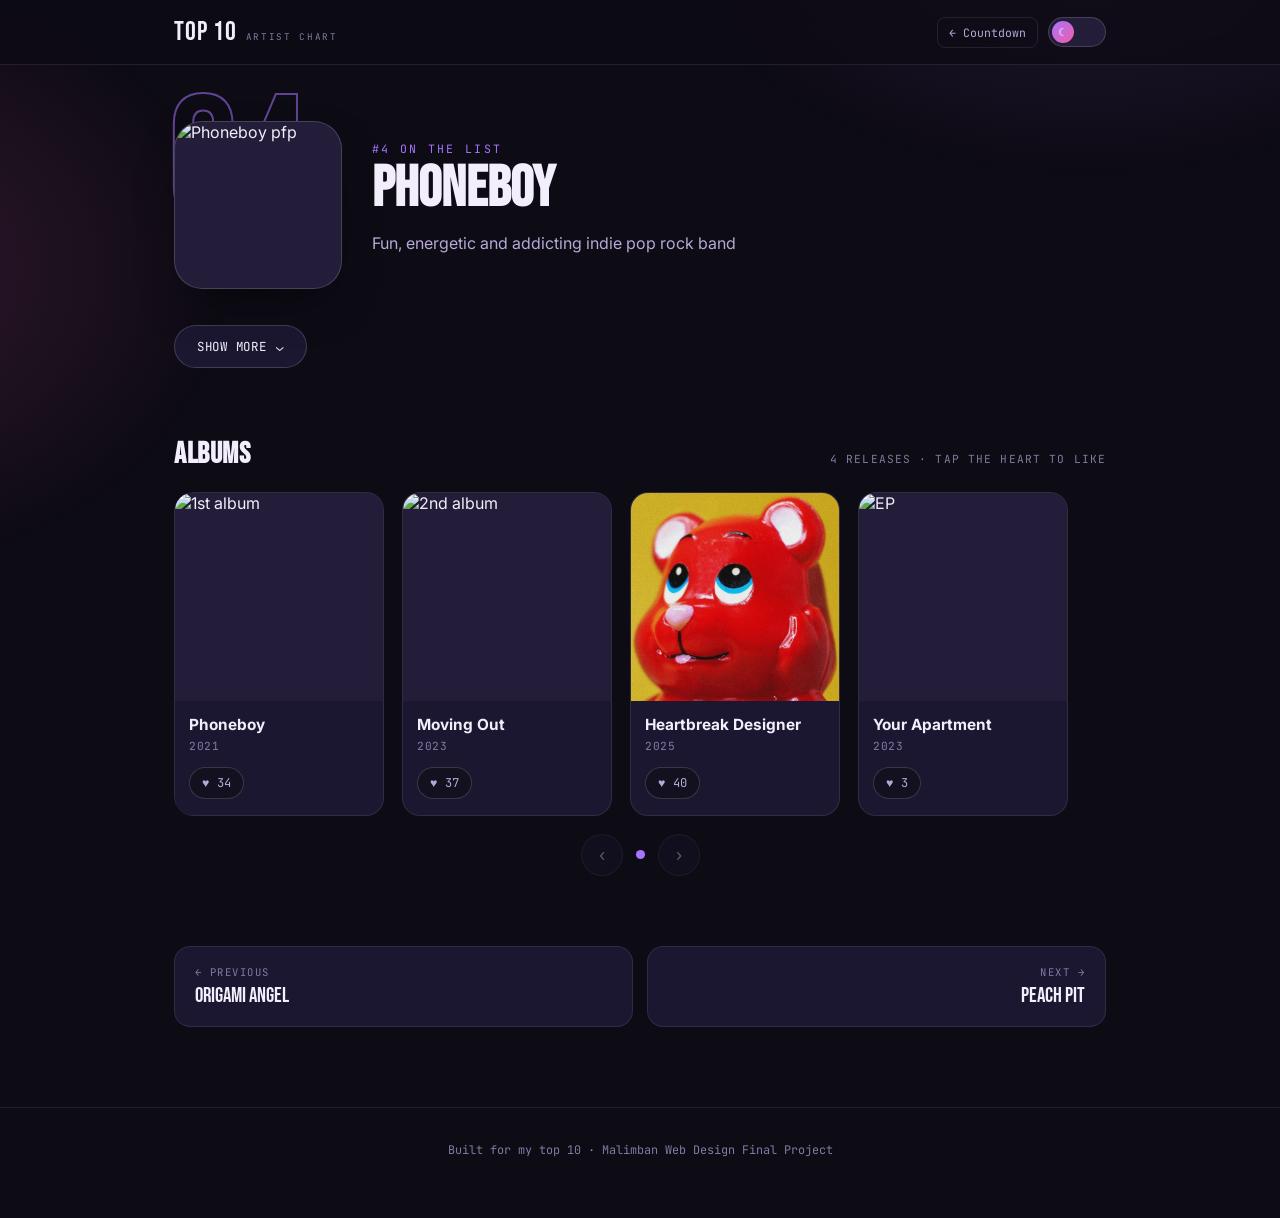
==== artist4.html @ cab998fc "Add files via upload" ====
<!DOCTYPE html>
<html lang="en">
<head>
<meta charset="UTF-8">
  <meta name="viewport" content="width=device-width, initial-scale=1.0">
  <link rel="stylesheet" href="css/style.css">
  <title>#4 Phoneboy &mdash; My Top 10 Artists</title>
</head>
<body>
  <nav class="site-nav">
    <div class="inner">
      <a href="index.html" class="brand">TOP 10<small>Artist Chart</small></a>
      <div class="nav-actions">
        <div class="page-links"><a href="index.html">&larr; Countdown</a></div>
        <button class="theme-toggle" data-theme-toggle type="button" role="switch" aria-checked="false" aria-label="Toggle light and dark theme">
          <span class="knob">&#9788;</span>
        </button>
      </div>
    </div>
  </nav>

  <main class="wrap">
    <header class="artist-hero">
      <div class="giant-rank">04</div>
      <div class="artist-photo-wrap">
        <img src="images/phoneboy pfp.jpg" alt="Phoneboy pfp">
      </div>
      <div class="artist-heading">
        <span class="eyebrow">#4 on the list</span>
        <h1>Phoneboy</h1>
        <p class="tagline">Fun, energetic and addicting indie pop rock band</p>
      </div>
    </header>

    <button class="reveal-btn" data-reveal-btn="detail-4" type="button" aria-expanded="false">
      <span class="label-text">Show more</span><span class="chevron">&#8964;</span>
    </button>

    <div class="detail-panel" id="detail-4">
      <div class="detail-panel-inner">
        <div class="detail-grid">
          <div class="detail-item">
            <span class="label">Genre</span>
            <span class="value">Indie Pop/Rock</span>
          </div>
          <div class="detail-item">
            <span class="label">Favorite song</span>
            <span class="value">Sweater Song</span>
          </div>
          <div class="detail-item">
            <span class="label">Why I Ranked It #4</span>
            <span class="value">I have been listening to Phoneboy ever since their 1st album. Their vibe and atmosphere keeps me coming back. A once sleeper artist now getting the recognition they deserve. Their songs are catchy without feeling repetitive, and every album shows how much they have grown as a band.</span>
          </div>
        </div>
      </div>
    </div>

    <section>
      <div class="section-heading">
        <h2>Albums</h2>
        <span>4 releases &middot; tap the heart to like</span>
      </div>
      <div class="carousel">
        <div class="carousel-viewport">
          <div class="carousel-track">
          <div class="album-card">
            <div class="album-cover">
              <img src="images/phoneboy.jpg" alt="1st album" loading="lazy">
            </div>
            <div class="album-body">
              <span class="album-title">Phoneboy</span>
              <span class="album-year">2021</span>
              <button class="album-like" data-album-id="artist4-album1" data-base-count="34" type="button" aria-pressed="false">
                <span class="heart">&hearts;</span>
                <span class="like-count">34</span>
              </button>
            </div>
          </div>
          <div class="album-card">
            <div class="album-cover">
              <img src="images/moving out.jpg" alt="2nd album" loading="lazy">
            </div>
            <div class="album-body">
              <span class="album-title">Moving Out</span>
              <span class="album-year">2023</span>
              <button class="album-like" data-album-id="artist4-album2" data-base-count="37" type="button" aria-pressed="false">
                <span class="heart">&hearts;</span>
                <span class="like-count">37</span>
              </button>
            </div>
          </div>
          <div class="album-card">
            <div class="album-cover">
              <img src="Images/heartbreak designer.jpg" alt="3rd album" loading="lazy">
            </div>
            <div class="album-body">
              <span class="album-title">Heartbreak Designer</span>
              <span class="album-year">2025</span>
              <button class="album-like" data-album-id="artist4-album3" data-base-count="40" type="button" aria-pressed="false">
                <span class="heart">&hearts;</span>
                <span class="like-count">40</span>
              </button>
            </div>
          </div>
          <div class="album-card">
            <div class="album-cover">
              <img src="images/your apartment.jpg" alt="EP" loading="lazy">
            </div>
            <div class="album-body">
              <span class="album-title">Your Apartment</span>
              <span class="album-year">2023</span>
              <button class="album-like" data-album-id="artist4-album4" data-base-count="3" type="button" aria-pressed="false">
                <span class="heart">&hearts;</span>
                <span class="like-count">3</span>
              </button>
            </div>
          </div>
          </div>
        </div>
        <div class="carousel-controls">
          <button class="car-btn car-prev" type="button" aria-label="Previous albums">&lsaquo;</button>
          <div class="car-dots"></div>
          <button class="car-btn car-next" type="button" aria-label="Next albums">&rsaquo;</button>
        </div>
      </div>
    </section>

    <nav class="updown-nav">
      <a class="prev-link" href="artist3.html"><span class="dir">&larr; Previous</span><span class="name">origami angel</span></a>
      <a class="next-link" href="artist5.html"><span class="dir">Next &rarr;</span><span class="name">Peach pit</span></a>
    </nav>
  </main>
  <footer class="site-footer">
    <div class="wrap">Built for my top 10 &middot; Malimban Web Design Final Project</div>
  </footer>
  <button class="back-to-top" data-back-to-top type="button" aria-label="Back to top">&uarr;</button>

  <script src="js/main.js"></script>
</body>
</html>
---- css/style.css ----
@import url('https://fonts.googleapis.com/css2?family=Bebas+Neue&family=Inter:wght@400;500;600;700;800&family=JetBrains+Mono:wght@400;500;600&display=swap');

:root{
  --bg: #0d0b14;
  --bg-alt: #131020;
  --surface: #1c1730;
  --surface-2: #241d3a;
  --border: rgba(255,255,255,0.09);
  --border-strong: rgba(255,255,255,0.16);

  --accent: #a774ff;     
  --accent-deep: #7c3aed;
  --accent-soft: rgba(167,116,255,0.14);
  --accent-2: #ef5da8;    
  --accent-2-soft: rgba(239,93,168,0.16);

  --text: #f3eefc;
  --text-dim: #b6a9d6;
  --text-faint: #8579a3;

  --shadow: 0 20px 50px -20px rgba(0,0,0,0.6);

  --font-display: 'Bebas Neue', sans-serif;
  --font-body: 'Inter', sans-serif;
  --font-mono: 'JetBrains Mono', monospace;

  color-scheme: dark;
}

html[data-theme="light"]{
  --bg: #f3f6ff;
  --bg-alt: #ffffff;
  --surface: #ffffff;
  --surface-2: #eaf0fd;
  --border: rgba(15,23,42,0.09);
  --border-strong: rgba(15,23,42,0.16);

  --accent: #2f6fed;
  --accent-deep: #1d4ed8;
  --accent-soft: rgba(47,111,237,0.10);
  --accent-2: #0891b2;
  --accent-2-soft: rgba(8,145,178,0.12);

  --text: #10152a;
  --text-dim: #454f6d;
  --text-faint: #74809e;

  --shadow: 0 20px 50px -24px rgba(30,41,80,0.28);

  color-scheme: light;
}

*{ box-sizing: border-box; }
html{ scroll-behavior: smooth; }

body{
  margin: 0;
  background: var(--bg);
  color: var(--text);
  font-family: var(--font-body);
  transition: background .35s ease, color .35s ease;
  -webkit-font-smoothing: antialiased;
}

body::before{
  content: "";
  position: fixed;
  inset: 0;
  z-index: -1;
  pointer-events: none;
  background:
    radial-gradient(700px 420px at 85% -8%, var(--accent-soft), transparent 60%),
    radial-gradient(600px 500px at -10% 30%, var(--accent-2-soft), transparent 60%);
  transition: background .35s ease;
}

a{ color: inherit; text-decoration: none; }
img{ max-width: 100%; display: block; }
button{ font-family: inherit; cursor: pointer; }

.wrap{
  max-width: 980px;
  margin: 0 auto;
  padding: 0 24px;
}

a:focus-visible, button:focus-visible, input:focus-visible{
  outline: 2px solid var(--accent);
  outline-offset: 3px;
}

.site-nav{
  position: sticky;
  top: 0;
  z-index: 40;
  backdrop-filter: blur(14px);
  background: color-mix(in srgb, var(--bg) 78%, transparent);
  border-bottom: 1px solid var(--border);
}
.site-nav .inner{
  display: flex;
  align-items: center;
  justify-content: space-between;
  gap: 16px;
  padding: 16px 24px;
  max-width: 980px;
  margin: 0 auto;
}
.brand{
  font-family: var(--font-display);
  font-size: 1.7rem;
  letter-spacing: .04em;
  display: flex;
  align-items: baseline;
  gap: 8px;
}
.brand small{
  font-family: var(--font-mono);
  font-size: .58rem;
  letter-spacing: .18em;
  color: var(--text-faint);
  text-transform: uppercase;
}
.nav-actions{ display: flex; align-items: center; gap: 10px; }

.page-links{
  display: flex;
  align-items: center;
  gap: 6px;
  font-family: var(--font-mono);
  font-size: .72rem;
  color: var(--text-dim);
}
.page-links a{
  padding: 7px 11px;
  border: 1px solid var(--border);
  border-radius: 8px;
  transition: border-color .2s, color .2s, background .2s;
}
.page-links a:hover{ border-color: var(--accent); color: var(--accent); background: var(--accent-soft); }

.theme-toggle{
  position: relative;
  width: 58px;
  height: 30px;
  border-radius: 999px;
  border: 1px solid var(--border-strong);
  background: var(--surface-2);
  padding: 3px;
  display: flex;
  align-items: center;
}
.theme-toggle .knob{
  width: 22px;
  height: 22px;
  border-radius: 50%;
  background: linear-gradient(135deg, var(--accent), var(--accent-2));
  transform: translateX(0);
  transition: transform .3s cubic-bezier(.4,0,.2,1);
  display: flex;
  align-items: center;
  justify-content: center;
  font-size: .7rem;
}
html[data-theme="light"] .theme-toggle .knob{ transform: translateX(28px); }

.site-footer{
  border-top: 1px solid var(--border);
  margin-top: 80px;
  padding: 34px 0 60px;
  color: var(--text-faint);
  font-family: var(--font-mono);
  font-size: .74rem;
  text-align: center;
}

.back-to-top{
  position: fixed;
  right: 22px;
  bottom: 22px;
  z-index: 50;
  width: 48px;
  height: 48px;
  border-radius: 50%;
  border: 1px solid var(--border-strong);
  background: var(--surface);
  color: var(--accent);
  box-shadow: var(--shadow);
  display: flex;
  align-items: center;
  justify-content: center;
  font-size: 1.1rem;
  opacity: 0;
  visibility: hidden;
  transform: translateY(10px);
  transition: opacity .25s ease, transform .25s ease, visibility .25s;
}
.back-to-top.visible{
  opacity: 1;
  visibility: visible;
  transform: translateY(0);
}
.back-to-top:hover{ border-color: var(--accent); }


.hero-index{
  padding: 64px 0 30px;
}
.eyebrow{
  font-family: var(--font-mono);
  font-size: .72rem;
  letter-spacing: .2em;
  text-transform: uppercase;
  color: var(--accent);
}
.hero-index h1{
  font-family: var(--font-display);
  font-size: clamp(2.6rem, 6vw, 4.4rem);
  line-height: .96;
  margin: 10px 0 14px;
  letter-spacing: .01em;
}
.hero-index p{
  max-width: 56ch;
  color: var(--text-dim);
  font-size: 1.02rem;
  line-height: 1.6;
}

.countdown{
  list-style: none;
  margin: 34px 0 60px;
  padding: 0;
  display: flex;
  flex-direction: column;
  gap: 10px;
}
.countdown-row{
  position: relative;
  display: grid;
  grid-template-columns: 84px 60px 1fr auto;
  align-items: center;
  gap: 18px;
  padding: 14px 18px;
  border: 1px solid var(--border);
  border-radius: 16px;
  background: var(--surface);
  transition: border-color .2s ease, transform .2s ease, background .2s ease;
}
.countdown-row:hover{
  border-color: var(--accent);
  transform: translateX(4px);
  background: var(--accent-soft);
}
.rank-num{
  font-family: var(--font-display);
  font-size: 3.1rem;
  line-height: 1;
  color: transparent;
  -webkit-text-stroke: 1.5px var(--accent);
  text-stroke: 1.5px var(--accent);
  text-align: center;
  transition: -webkit-text-stroke-color .3s ease;
}
.countdown-row:hover .rank-num{ -webkit-text-stroke-color: var(--accent-2); }

.thumb{
  width: 60px;
  height: 60px;
  border-radius: 50%;
  overflow: hidden;
  border: 1px solid var(--border-strong);
  background: var(--surface-2);
}
.thumb img{ width: 100%; height: 100%; object-fit: cover; }

.row-meta h2{
  font-family: var(--font-display);
  font-size: 1.5rem;
  letter-spacing: .02em;
  margin: 0 0 2px;
}
.row-meta span{
  font-family: var(--font-mono);
  font-size: .72rem;
  color: var(--text-faint);
  text-transform: uppercase;
  letter-spacing: .06em;
}
.row-arrow{
  font-size: 1.3rem;
  color: var(--text-faint);
  transition: transform .2s ease, color .2s ease;
}
.countdown-row:hover .row-arrow{ transform: translateX(4px); color: var(--accent); }

@media (max-width: 560px){
  .countdown-row{ grid-template-columns: 54px 44px 1fr auto; padding: 12px; gap: 12px; }
  .rank-num{ font-size: 2.1rem; }
  .thumb{ width: 44px; height: 44px; }
  .row-meta h2{ font-size: 1.1rem; }
}


.artist-hero{
  position: relative;
  padding: 56px 0 10px;
  display: grid;
  grid-template-columns: auto 1fr;
  gap: 30px;
  align-items: center;
}
.giant-rank{
  font-family: var(--font-display);
  font-size: clamp(6rem, 16vw, 11rem);
  line-height: .8;
  color: transparent;
  -webkit-text-stroke: 2px var(--accent);
  position: absolute;
  top: 30px;
  left: -6px;
  z-index: 0;
  user-select: none;
  opacity: .55;
}
.artist-photo-wrap{
  position: relative;
  z-index: 1;
  width: 168px;
  height: 168px;
  border-radius: 28px;
  overflow: hidden;
  border: 1px solid var(--border-strong);
  box-shadow: var(--shadow);
  flex-shrink: 0;
  background: var(--surface-2);
}
.artist-photo-wrap img{ width: 100%; height: 100%; object-fit: cover; }

.artist-heading{ position: relative; z-index: 1; }
.artist-heading .eyebrow{ display:block; margin-bottom: 6px; }
.artist-heading h1{
  font-family: var(--font-display);
  font-size: clamp(2.4rem, 6vw, 3.6rem);
  line-height: .95;
  margin: 0 0 6px;
}
.artist-heading .tagline{
  color: var(--text-dim);
  font-size: 1rem;
  max-width: 46ch;
}

@media (max-width: 620px){
  .artist-hero{ grid-template-columns: 1fr; text-align: center; justify-items: center; }
  .giant-rank{ display:none; }
}

/* show more panel */
.reveal-btn{
  margin: 26px 0 0;
  display: inline-flex;
  align-items: center;
  gap: 9px;
  padding: 12px 22px;
  border-radius: 999px;
  border: 1px solid var(--border-strong);
  background: var(--surface);
  color: var(--text);
  font-family: var(--font-mono);
  font-size: .78rem;
  letter-spacing: .06em;
  text-transform: uppercase;
  transition: border-color .2s, background .2s, color .2s;
}
.reveal-btn:hover{ border-color: var(--accent); color: var(--accent); background: var(--accent-soft); }
.reveal-btn .chevron{ transition: transform .3s ease; display: inline-block; }
.reveal-btn[aria-expanded="true"] .chevron{ transform: rotate(180deg); }

.detail-panel{
  display: grid;
  grid-template-rows: 0fr;
  transition: grid-template-rows .38s cubic-bezier(.4,0,.2,1);
  margin-top: 4px;
}
.detail-panel.open{ grid-template-rows: 1fr; }
.detail-panel-inner{ overflow: hidden; }

.detail-grid{
  margin-top: 22px;
  padding: 26px;
  border: 1px solid var(--border);
  border-radius: 18px;
  background: var(--surface);
  display: grid;
  gap: 20px;
}
.detail-item .label{
  font-family: var(--font-mono);
  font-size: .68rem;
  text-transform: uppercase;
  letter-spacing: .14em;
  color: var(--accent);
  margin-bottom: 6px;
  display: block;
}
.detail-item .value{
  font-size: 1.02rem;
  line-height: 1.65;
  color: var(--text);
}

.section-heading{
  margin: 64px 0 20px;
  display: flex;
  align-items: baseline;
  justify-content: space-between;
  gap: 16px;
}
.section-heading h2{
  font-family: var(--font-display);
  font-size: 1.9rem;
  letter-spacing: .02em;
  margin: 0;
}
.section-heading span{
  font-family: var(--font-mono);
  font-size: .7rem;
  color: var(--text-faint);
  text-transform: uppercase;
  letter-spacing: .1em;
}

.carousel{
  position: relative;
}
.carousel-viewport{
  overflow: hidden;
  border-radius: 20px;
}
.carousel-track{
  display: flex;
  gap: 18px;
  transition: transform .45s cubic-bezier(.4,0,.2,1);
  will-change: transform;
}
.album-card{
  flex: 0 0 auto;
  width: 210px;
  border: 1px solid var(--border);
  border-radius: 18px;
  background: var(--surface);
  overflow: hidden;
  display: flex;
  flex-direction: column;
  transition: border-color .2s ease, transform .2s ease;
}
.album-card:hover{ border-color: var(--accent); transform: translateY(-3px); }
.album-cover{
  width: 100%;
  aspect-ratio: 1 / 1;
  overflow: hidden;
  background: var(--surface-2);
}
.album-cover img{ width: 100%; height: 100%; object-fit: cover; }
.album-body{ padding: 14px 14px 16px; display: flex; flex-direction: column; gap: 4px; flex: 1; }
.album-title{ font-weight: 700; font-size: .96rem; line-height: 1.3; }
.album-year{
  font-family: var(--font-mono);
  font-size: .7rem;
  color: var(--text-faint);
  letter-spacing: .05em;
}
.album-like{
  margin-top: 10px;
  display: inline-flex;
  align-items: center;
  gap: 8px;
  align-self: flex-start;
  padding: 7px 12px;
  border-radius: 999px;
  border: 1px solid var(--border-strong);
  background: var(--bg-alt);
  font-family: var(--font-mono);
  font-size: .76rem;
  color: var(--text-dim);
  transition: border-color .2s, color .2s, background .2s, transform .1s;
}
.album-like:hover{ border-color: var(--accent-2); color: var(--accent-2); }
.album-like:active{ transform: scale(.94); }
.album-like .heart{ transition: transform .25s cubic-bezier(.4,0,.2,1); }
.album-like.liked{
  color: var(--accent-2);
  border-color: var(--accent-2);
  background: var(--accent-2-soft);
}
.album-like.liked .heart{ transform: scale(1.15); }
.album-like.pulse .heart{ animation: heartPulse .4s ease; }
@keyframes heartPulse{
  0%{ transform: scale(1); }
  40%{ transform: scale(1.4); }
  100%{ transform: scale(1.15); }
}

.carousel-controls{
  display: flex;
  align-items: center;
  justify-content: center;
  gap: 14px;
  margin-top: 18px;
}
.car-btn{
  width: 42px;
  height: 42px;
  border-radius: 50%;
  border: 1px solid var(--border-strong);
  background: var(--surface);
  color: var(--text);
  font-size: 1.05rem;
  display: flex;
  align-items: center;
  justify-content: center;
  transition: border-color .2s, color .2s, background .2s;
}
.car-btn:hover{ border-color: var(--accent); color: var(--accent); background: var(--accent-soft); }
.car-btn:disabled{ opacity: .35; cursor: not-allowed; }
.car-dots{ display: flex; gap: 7px; }
.car-dot{
  width: 7px; height: 7px; border-radius: 50%;
  background: var(--border-strong);
  transition: background .2s, transform .2s;
}
.car-dot.active{ background: var(--accent); transform: scale(1.3); }

.updown-nav{
  margin-top: 70px;
  display: grid;
  grid-template-columns: 1fr 1fr;
  gap: 14px;
}
.updown-nav a{
  border: 1px solid var(--border);
  border-radius: 16px;
  padding: 18px 20px;
  background: var(--surface);
  transition: border-color .2s, background .2s;
}
.updown-nav a:hover{ border-color: var(--accent); background: var(--accent-soft); }
.updown-nav .dir{
  font-family: var(--font-mono);
  font-size: .66rem;
  text-transform: uppercase;
  letter-spacing: .14em;
  color: var(--text-faint);
  display: block;
  margin-bottom: 4px;
}
.updown-nav .name{ font-family: var(--font-display); font-size: 1.3rem; }
.updown-nav.single{ grid-template-columns: 1fr; }
.updown-nav a.next-link{ text-align: right; }
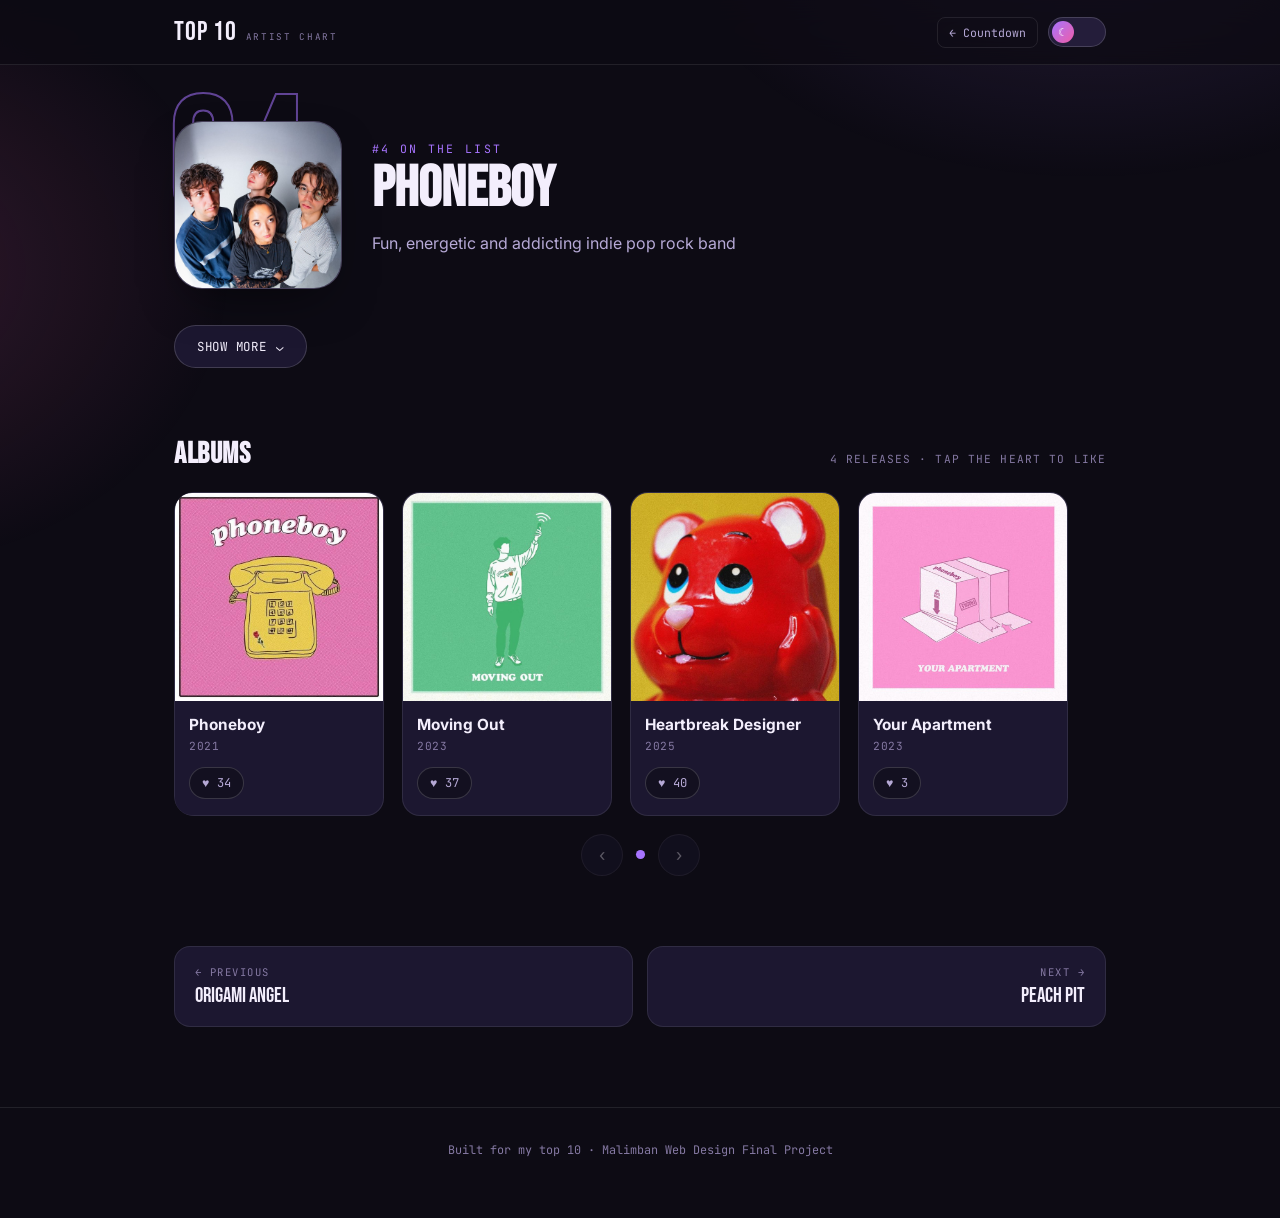
==== commit f1257b41: "Update artist4.html" ====
--- a/artist4.html
+++ b/artist4.html
@@ -91,7 +91,7 @@
           </div>
           <div class="album-card">
             <div class="album-cover">
-              <img src="Images/heartbreak designer.jpg" alt="3rd album" loading="lazy">
+              <img src="images/heartbreak designer.jpg" alt="3rd album" loading="lazy">
             </div>
             <div class="album-body">
               <span class="album-title">Heartbreak Designer</span>
